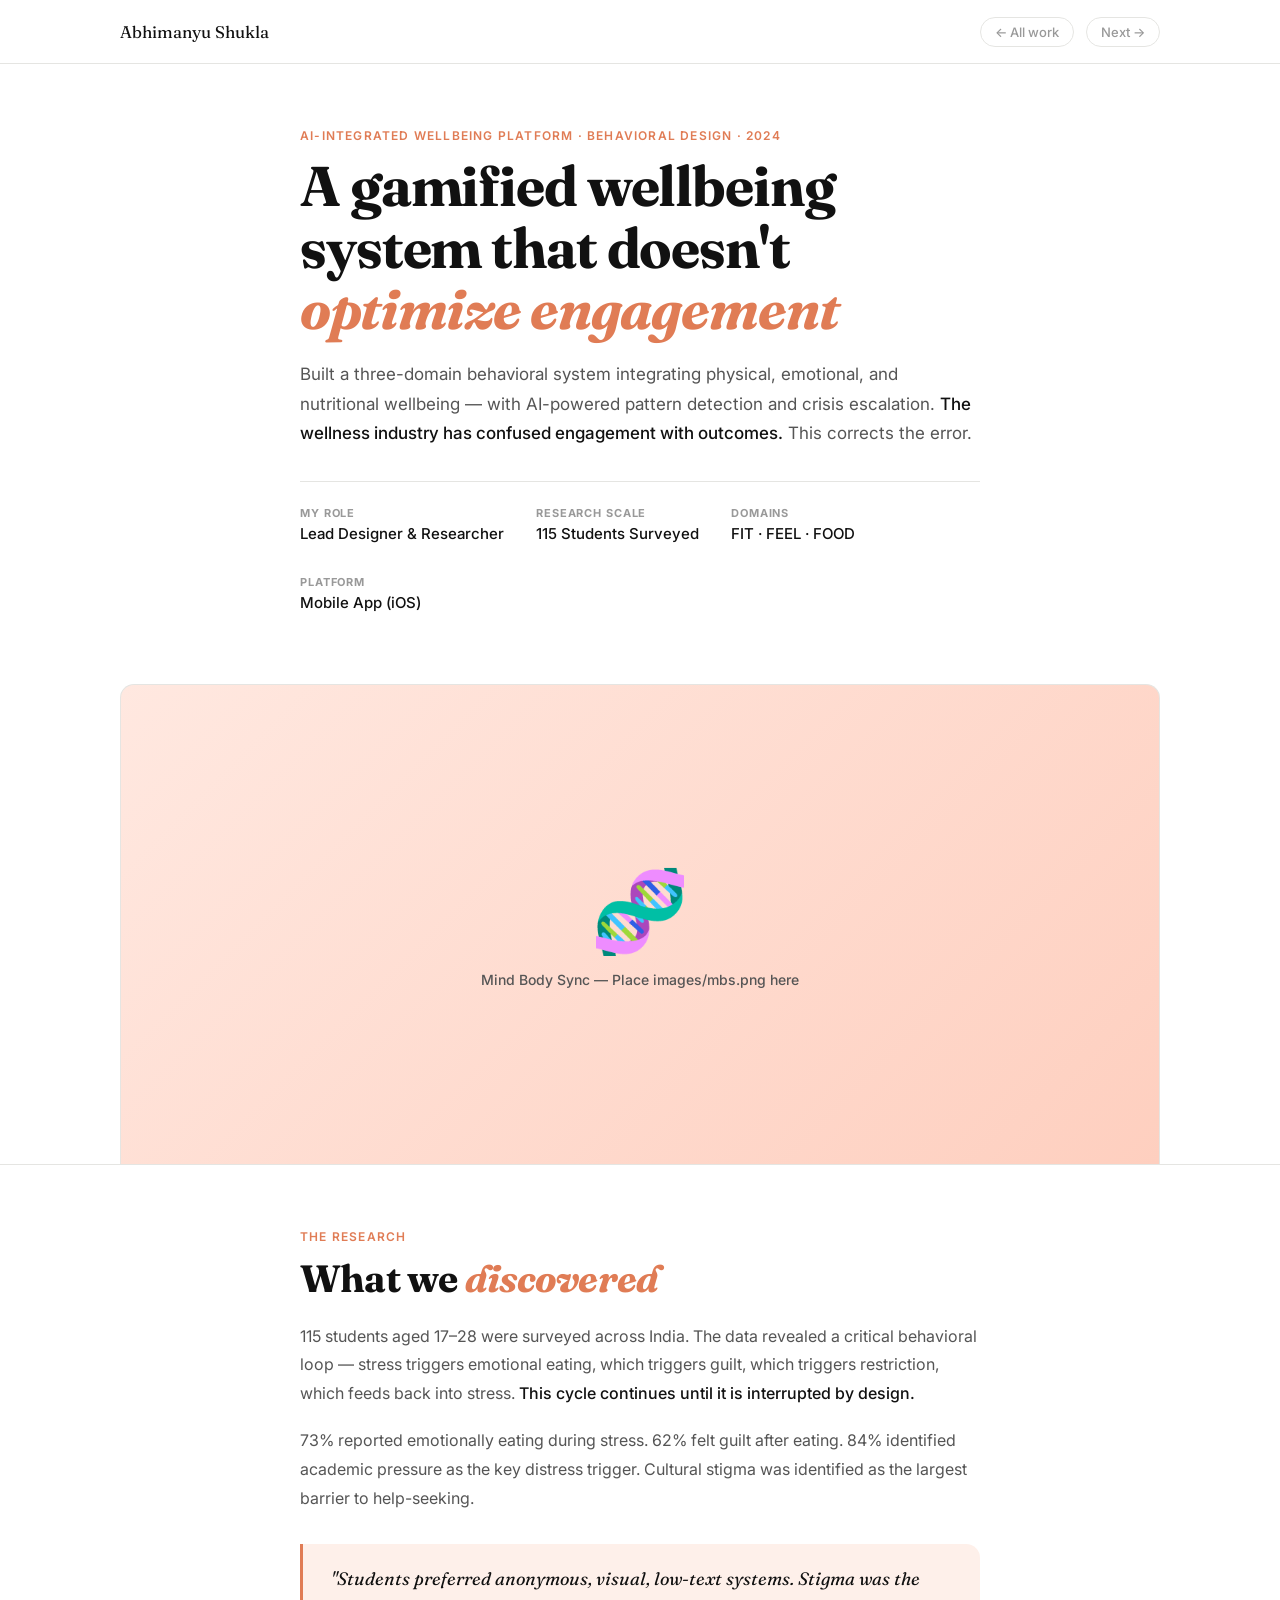
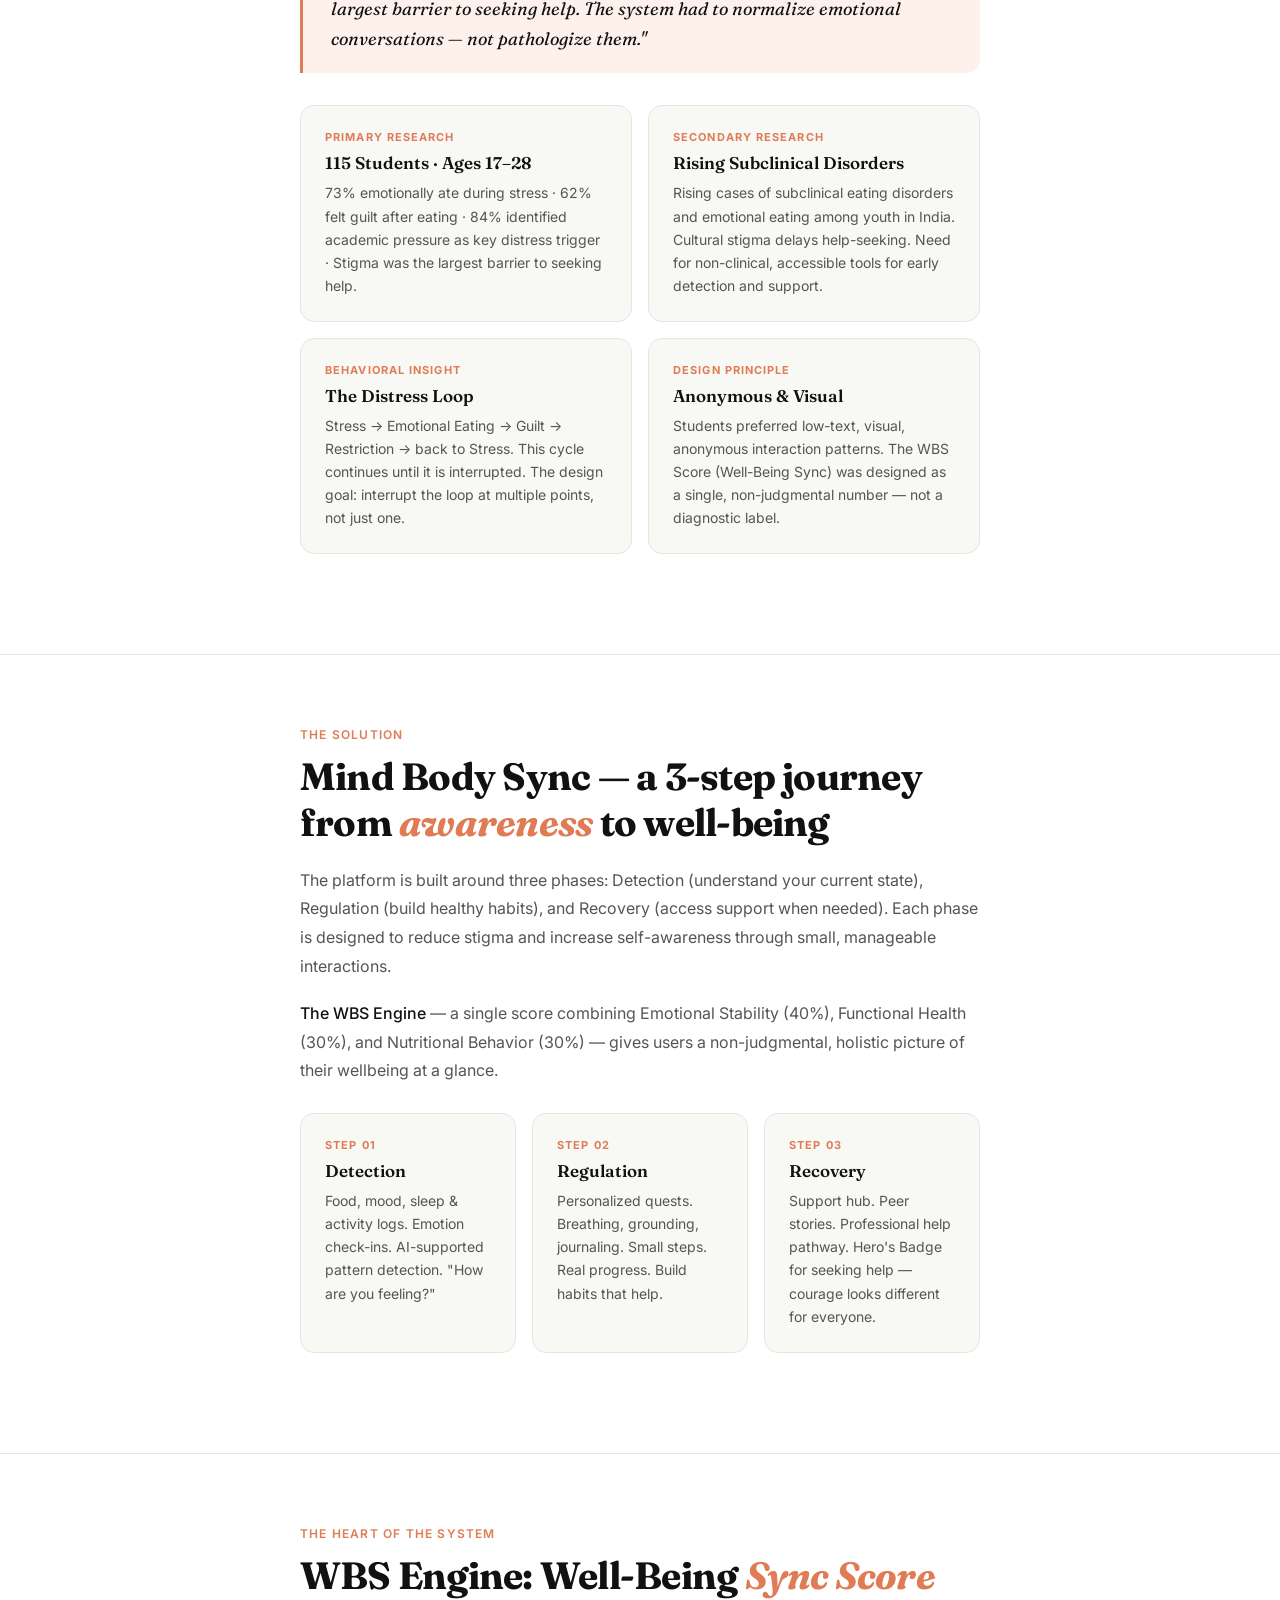
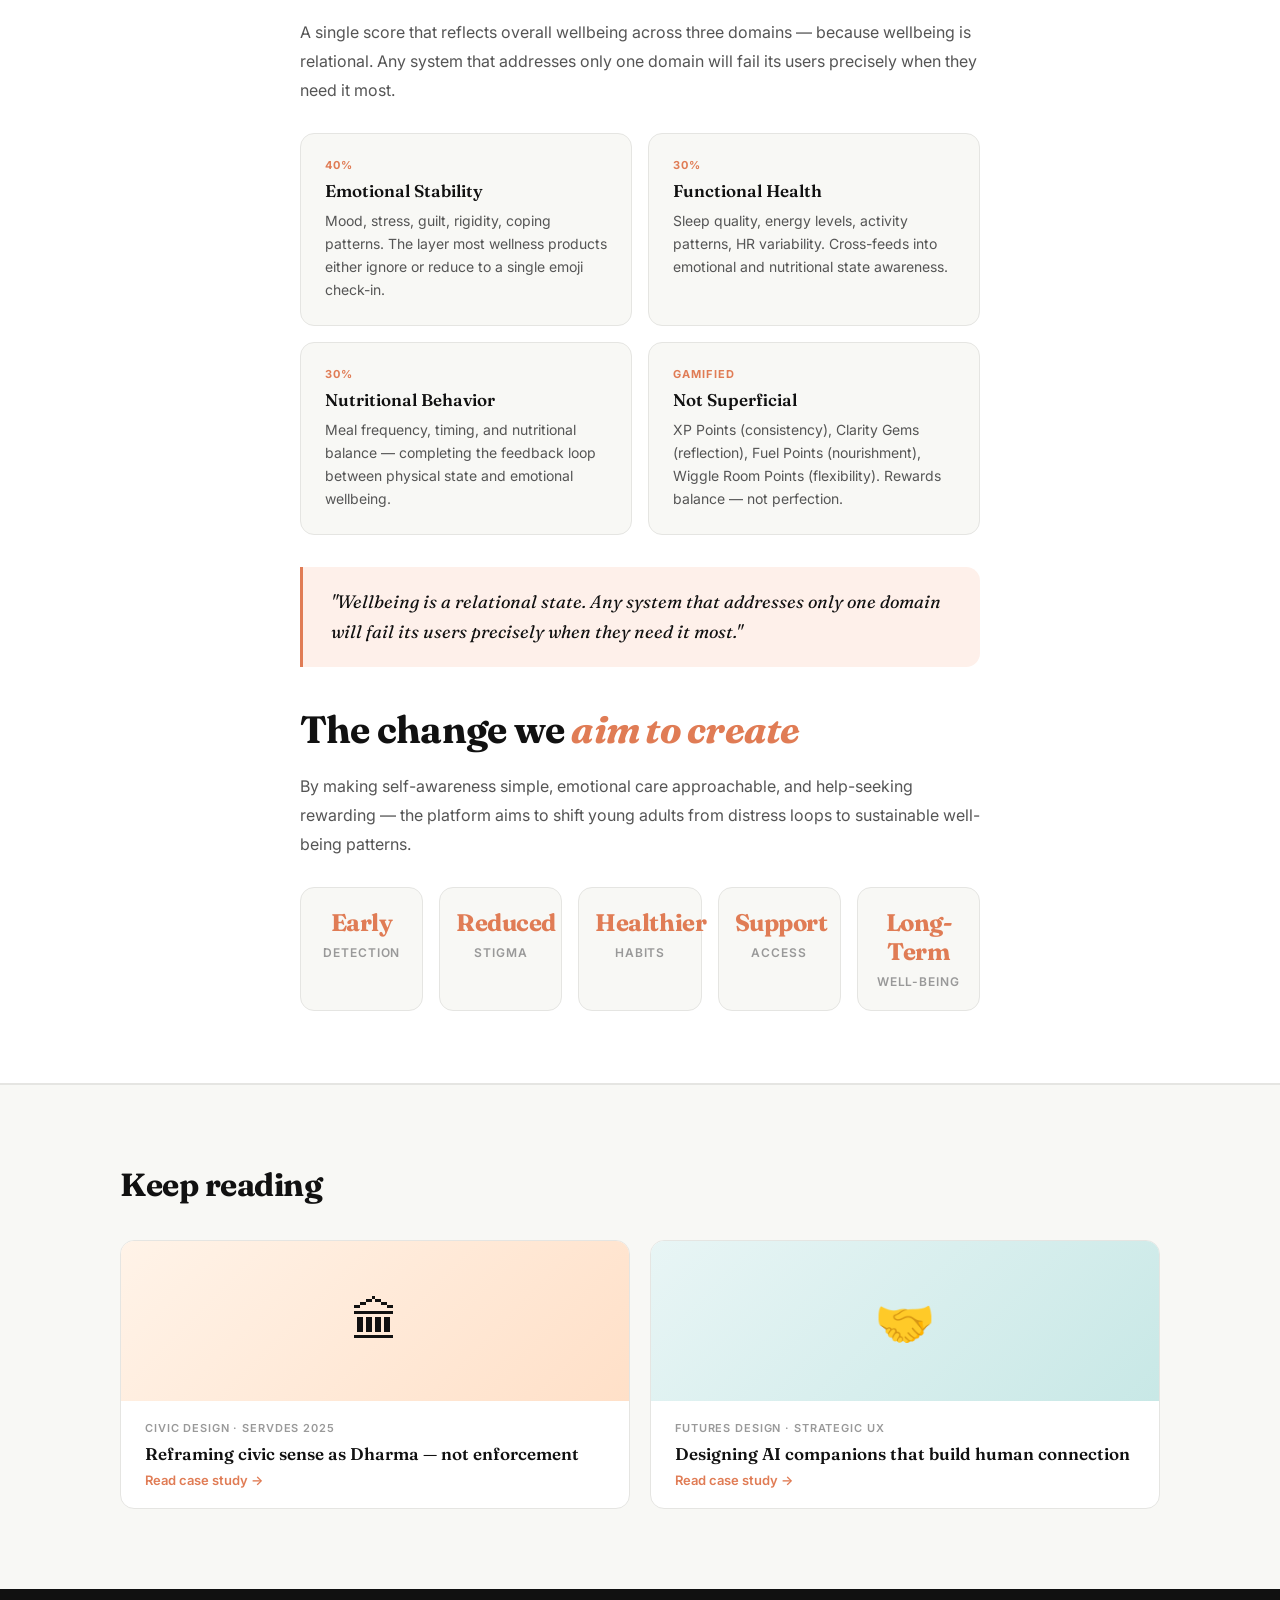
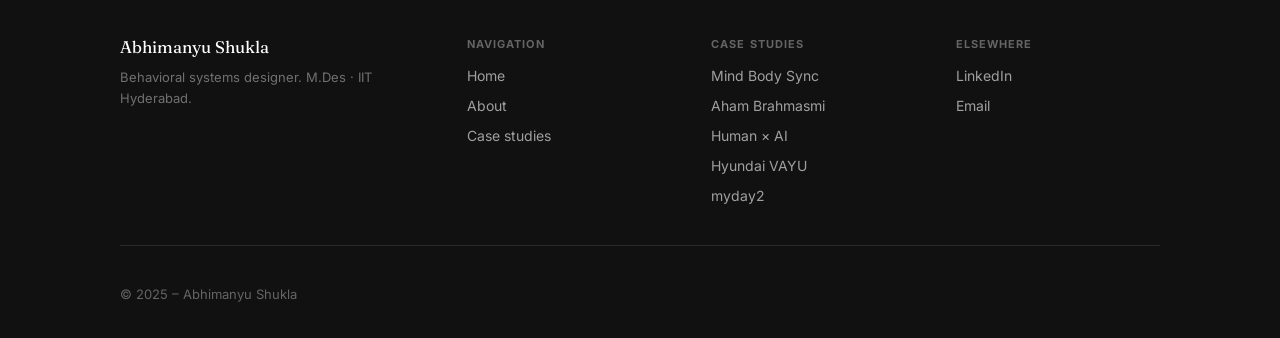
==== case-mbs.html @ 56f6af76 "Add files via upload" ====
<!DOCTYPE html>
<html lang="en">
<head>
<meta charset="UTF-8">
<meta name="viewport" content="width=device-width, initial-scale=1.0">
<title>Mind Body Sync — Abhimanyu Shukla</title>
<link rel="preconnect" href="https://fonts.googleapis.com">
<link href="https://fonts.googleapis.com/css2?family=Fraunces:ital,opsz,wght@0,9..144,300;0,9..144,400;0,9..144,600;0,9..144,700;1,9..144,300;1,9..144,400;1,9..144,600&family=Inter:wght@300;400;500;600&display=swap" rel="stylesheet">
<style>
:root{--bg:#FFFFFF;--bg-alt:#F8F8F5;--text:#111111;--text-2:#555555;--text-3:#999999;--border:#E5E5E2;--accent:#E07C55;--accent-lt:#FEF0EA;--serif:'Fraunces',Georgia,serif;--sans:'Inter',-apple-system,sans-serif;--max:1120px;--r:14px;}
*,*::before,*::after{margin:0;padding:0;box-sizing:border-box;}
html{scroll-behavior:smooth;}
body{font-family:var(--sans);background:var(--bg);color:var(--text);-webkit-font-smoothing:antialiased;overflow-x:hidden;}
img{max-width:100%;display:block;}
a{color:inherit;text-decoration:none;}
.container{max-width:var(--max);margin:0 auto;padding:0 40px;}
.narrow{max-width:760px;margin:0 auto;padding:0 40px;}

/* NAV */
nav{position:sticky;top:0;background:rgba(255,255,255,0.95);backdrop-filter:blur(20px);border-bottom:1px solid var(--border);z-index:1000;height:64px;}
.nav-inner{max-width:var(--max);margin:0 auto;padding:0 40px;height:100%;display:flex;align-items:center;justify-content:space-between;}
.nav-logo{font-family:var(--serif);font-size:1.05rem;font-weight:400;}
.nav-links{display:flex;align-items:center;gap:32px;list-style:none;}
.nav-links a{font-size:0.875rem;font-weight:500;color:var(--text-2);transition:color 0.15s;}
.nav-links a:hover{color:var(--text);}
.nav-prev-next{display:flex;gap:12px;}
.nav-dir{font-size:0.8125rem;font-weight:500;color:var(--text-3);padding:6px 14px;border:1px solid var(--border);border-radius:100px;transition:all 0.15s;}
.nav-dir:hover{border-color:var(--text-2);color:var(--text);}

/* HERO */
.case-hero{padding:64px 0 0;border-bottom:1px solid var(--border);}
.case-hero-meta{margin-bottom:32px;}
.case-tag{font-size:0.75rem;font-weight:600;color:var(--accent);text-transform:uppercase;letter-spacing:0.1em;margin-bottom:12px;}
.case-h1{font-family:var(--serif);font-size:clamp(32px,5vw,56px);font-weight:700;letter-spacing:-0.02em;line-height:1.1;margin-bottom:20px;}
.case-h1 em{font-style:italic;color:var(--accent);}
.case-lead{font-size:1.0625rem;line-height:1.75;color:var(--text-2);max-width:680px;margin-bottom:32px;}
.case-lead strong{color:var(--text);font-weight:500;}
.meta-row{display:flex;gap:32px;flex-wrap:wrap;padding:24px 0;border-top:1px solid var(--border);margin-top:12px;}
.meta-item{}
.meta-label{font-size:0.6875rem;font-weight:700;color:var(--text-3);text-transform:uppercase;letter-spacing:0.08em;margin-bottom:4px;}
.meta-val{font-size:0.9375rem;font-weight:500;color:var(--text);}

/* HERO IMAGE */
.case-hero-image{margin-top:48px;}
.case-hero-image img{width:100%;border-radius:var(--r) var(--r) 0 0;border:1px solid var(--border);border-bottom:none;}
.case-hero-image-placeholder{background:linear-gradient(135deg,#FFE8E0,#FECFBF);height:480px;border-radius:var(--r) var(--r) 0 0;border:1px solid var(--border);border-bottom:none;display:flex;flex-direction:column;align-items:center;justify-content:center;gap:12px;font-size:5rem;}
.case-hero-image-placeholder p{font-size:0.875rem;color:var(--text-2);font-weight:500;}

/* POSTER — full width display */
.poster-section{padding:0 0 64px;}
.poster-wrap{background:var(--bg-alt);border:1px solid var(--border);border-radius:var(--r);overflow:hidden;padding:24px;}
.poster-wrap img{width:100%;height:auto;border-radius:8px;}

/* CONTENT SECTIONS */
.case-section{padding:72px 0;border-bottom:1px solid var(--border);}
.case-section:last-of-type{border-bottom:none;}
.section-eyebrow{font-size:0.75rem;font-weight:600;color:var(--accent);text-transform:uppercase;letter-spacing:0.1em;margin-bottom:12px;}
.case-section h2{font-family:var(--serif);font-size:clamp(26px,3vw,38px);font-weight:700;letter-spacing:-0.02em;line-height:1.2;margin-bottom:20px;}
.case-section h2 em{font-style:italic;color:var(--accent);}
.case-p{font-size:1rem;line-height:1.8;color:var(--text-2);margin-bottom:18px;}
.case-p strong{color:var(--text);font-weight:500;}
.case-p:last-child{margin-bottom:0;}
.pull-quote{border-left:3px solid var(--accent);padding:20px 28px;margin:32px 0;background:var(--accent-lt);border-radius:0 var(--r) var(--r) 0;}
.pull-quote p{font-family:var(--serif);font-size:1.125rem;font-style:italic;color:var(--text);line-height:1.65;}

/* NODE GRID */
.node-grid{display:grid;grid-template-columns:repeat(2,1fr);gap:16px;margin:28px 0;}
.node{background:var(--bg-alt);border:1px solid var(--border);border-radius:var(--r);padding:24px;}
.node-num{font-size:0.6875rem;font-weight:700;color:var(--accent);text-transform:uppercase;letter-spacing:0.1em;margin-bottom:8px;}
.node-title{font-family:var(--serif);font-size:1.0625rem;font-weight:600;color:var(--text);margin-bottom:8px;}
.node-body{font-size:0.875rem;color:var(--text-2);line-height:1.65;}

/* OUTCOMES */
.outcomes-row{display:flex;gap:16px;margin-top:28px;flex-wrap:wrap;}
.outcome-chip{flex:1;min-width:120px;text-align:center;padding:20px 16px;background:var(--bg-alt);border:1px solid var(--border);border-radius:var(--r);}
.oc-val{font-family:var(--serif);font-size:1.5rem;font-weight:700;color:var(--accent);display:block;margin-bottom:4px;letter-spacing:-0.02em;}
.oc-label{font-size:0.75rem;color:var(--text-3);text-transform:uppercase;letter-spacing:0.08em;font-weight:600;}

/* 2-col layout */
.two-col{display:grid;grid-template-columns:1fr 1fr;gap:48px;align-items:start;}
.two-col-body{display:flex;flex-direction:column;gap:24px;}

/* KEEP READING */
.keep-reading{padding:80px 0;background:var(--bg-alt);border-top:1px solid var(--border);}
.keep-reading h2{font-family:var(--serif);font-size:clamp(22px,2.5vw,32px);font-weight:700;letter-spacing:-0.015em;margin-bottom:36px;}
.kr-grid{display:grid;grid-template-columns:1fr 1fr;gap:20px;}
.kr-card{display:block;background:var(--bg);border:1px solid var(--border);border-radius:var(--r);overflow:hidden;transition:box-shadow 0.2s,transform 0.2s;text-decoration:none;color:inherit;}
.kr-card:hover{box-shadow:0 8px 24px rgba(0,0,0,0.08);transform:translateY(-2px);}
.kr-thumb{height:160px;display:flex;align-items:center;justify-content:center;font-size:3rem;}
.kr-body{padding:20px 24px;}
.kr-tag{font-size:0.6875rem;font-weight:600;color:var(--text-3);text-transform:uppercase;letter-spacing:0.08em;margin-bottom:8px;}
.kr-title{font-family:var(--serif);font-size:1.0625rem;font-weight:600;color:var(--text);margin-bottom:8px;line-height:1.25;}
.kr-link{font-size:0.8125rem;font-weight:600;color:var(--accent);}

/* FOOTER */
footer{background:var(--text);color:white;padding:48px 0 36px;}
.footer-inner{display:grid;grid-template-columns:1.5fr 1fr 1fr 1fr;gap:40px;padding-bottom:40px;margin-bottom:40px;border-bottom:1px solid rgba(255,255,255,0.1);}
.footer-logo{font-family:var(--serif);font-size:1.05rem;color:white;margin-bottom:10px;}
.footer-tagline{font-size:0.8125rem;color:rgba(255,255,255,0.4);line-height:1.6;}
.footer-col-label{font-size:0.6875rem;font-weight:700;color:rgba(255,255,255,0.35);text-transform:uppercase;letter-spacing:0.1em;margin-bottom:14px;}
.footer-links{list-style:none;display:flex;flex-direction:column;gap:10px;}
.footer-links a{font-size:0.875rem;color:rgba(255,255,255,0.6);transition:color 0.15s;}
.footer-links a:hover{color:white;}
.footer-bottom{display:flex;justify-content:space-between;align-items:center;}
.footer-copy{font-size:0.8125rem;color:rgba(255,255,255,0.35);}

@media(max-width:800px){.two-col,.node-grid,.kr-grid{grid-template-columns:1fr;}.footer-inner{grid-template-columns:1fr 1fr;}.container,.narrow{padding:0 24px;}.nav-inner{padding:0 24px;}}
</style>
</head>
<body>

<nav>
  <div class="nav-inner">
    <a href="index.html" class="nav-logo">Abhimanyu Shukla</a>
    <div class="nav-prev-next">
      <a href="index.html" class="nav-dir">← All work</a>
      <a href="case-aham.html" class="nav-dir">Next →</a>
    </div>
  </div>
</nav>

<!-- HERO -->
<section class="case-hero">
  <div class="narrow">
    <div class="case-hero-meta">
      <p class="case-tag">AI-Integrated Wellbeing Platform · Behavioral Design · 2024</p>
      <h1 class="case-h1">A gamified wellbeing system that doesn't <em>optimize engagement</em></h1>
      <p class="case-lead">
        Built a three-domain behavioral system integrating physical, emotional, and nutritional wellbeing — with AI-powered pattern detection and crisis escalation. <strong>The wellness industry has confused engagement with outcomes.</strong> This corrects the error.
      </p>
      <div class="meta-row">
        <div class="meta-item"><div class="meta-label">My Role</div><div class="meta-val">Lead Designer & Researcher</div></div>
        <div class="meta-item"><div class="meta-label">Research Scale</div><div class="meta-val">115 Students Surveyed</div></div>
        <div class="meta-item"><div class="meta-label">Domains</div><div class="meta-val">FIT · FEEL · FOOD</div></div>
        <div class="meta-item"><div class="meta-label">Platform</div><div class="meta-val">Mobile App (iOS)</div></div>
      </div>
    </div>
  </div>
  <!-- POSTER IMAGE — full width below header -->
  <div class="container case-hero-image">
    <!-- Save your MBS infographic as: images/mbs.png -->
    <img src="images/mbs.png" alt="Mind Body Sync — Infographic Poster" onerror="this.parentElement.innerHTML='<div class=\'case-hero-image-placeholder\'>🧬<p>Mind Body Sync — Place images/mbs.png here</p></div>'">
  </div>
</section>

<!-- POSTER SECTION -->
<section class="case-section" style="padding-top:64px;">
  <div class="narrow">
    <p class="section-eyebrow">The Research</p>
    <h2>What we <em>discovered</em></h2>
    <p class="case-p">115 students aged 17–28 were surveyed across India. The data revealed a critical behavioral loop — stress triggers emotional eating, which triggers guilt, which triggers restriction, which feeds back into stress. <strong>This cycle continues until it is interrupted by design.</strong></p>
    <p class="case-p">73% reported emotionally eating during stress. 62% felt guilt after eating. 84% identified academic pressure as the key distress trigger. Cultural stigma was identified as the largest barrier to help-seeking.</p>

    <div class="pull-quote">
      <p>"Students preferred anonymous, visual, low-text systems. Stigma was the largest barrier to seeking help. The system had to normalize emotional conversations — not pathologize them."</p>
    </div>

    <div class="node-grid">
      <div class="node">
        <div class="node-num">Primary Research</div>
        <div class="node-title">115 Students · Ages 17–28</div>
        <div class="node-body">73% emotionally ate during stress · 62% felt guilt after eating · 84% identified academic pressure as key distress trigger · Stigma was the largest barrier to seeking help.</div>
      </div>
      <div class="node">
        <div class="node-num">Secondary Research</div>
        <div class="node-title">Rising Subclinical Disorders</div>
        <div class="node-body">Rising cases of subclinical eating disorders and emotional eating among youth in India. Cultural stigma delays help-seeking. Need for non-clinical, accessible tools for early detection and support.</div>
      </div>
      <div class="node">
        <div class="node-num">Behavioral Insight</div>
        <div class="node-title">The Distress Loop</div>
        <div class="node-body">Stress → Emotional Eating → Guilt → Restriction → back to Stress. This cycle continues until it is interrupted. The design goal: interrupt the loop at multiple points, not just one.</div>
      </div>
      <div class="node">
        <div class="node-num">Design Principle</div>
        <div class="node-title">Anonymous & Visual</div>
        <div class="node-body">Students preferred low-text, visual, anonymous interaction patterns. The WBS Score (Well-Being Sync) was designed as a single, non-judgmental number — not a diagnostic label.</div>
      </div>
    </div>
  </div>
</section>

<section class="case-section">
  <div class="narrow">
    <p class="section-eyebrow">The Solution</p>
    <h2>Mind Body Sync — a 3-step journey from <em>awareness</em> to well-being</h2>
    <p class="case-p">The platform is built around three phases: Detection (understand your current state), Regulation (build healthy habits), and Recovery (access support when needed). Each phase is designed to reduce stigma and increase self-awareness through small, manageable interactions.</p>
    <p class="case-p"><strong>The WBS Engine</strong> — a single score combining Emotional Stability (40%), Functional Health (30%), and Nutritional Behavior (30%) — gives users a non-judgmental, holistic picture of their wellbeing at a glance.</p>

    <div class="node-grid" style="grid-template-columns:repeat(3,1fr);">
      <div class="node">
        <div class="node-num">Step 01</div>
        <div class="node-title">Detection</div>
        <div class="node-body">Food, mood, sleep & activity logs. Emotion check-ins. AI-supported pattern detection. "How are you feeling?"</div>
      </div>
      <div class="node">
        <div class="node-num">Step 02</div>
        <div class="node-title">Regulation</div>
        <div class="node-body">Personalized quests. Breathing, grounding, journaling. Small steps. Real progress. Build habits that help.</div>
      </div>
      <div class="node">
        <div class="node-num">Step 03</div>
        <div class="node-title">Recovery</div>
        <div class="node-body">Support hub. Peer stories. Professional help pathway. Hero's Badge for seeking help — courage looks different for everyone.</div>
      </div>
    </div>
  </div>
</section>

<section class="case-section">
  <div class="narrow">
    <p class="section-eyebrow">The Heart of the System</p>
    <h2>WBS Engine: Well-Being <em>Sync Score</em></h2>
    <p class="case-p">A single score that reflects overall wellbeing across three domains — because wellbeing is relational. Any system that addresses only one domain will fail its users precisely when they need it most.</p>

    <div class="node-grid">
      <div class="node">
        <div class="node-num">40%</div>
        <div class="node-title">Emotional Stability</div>
        <div class="node-body">Mood, stress, guilt, rigidity, coping patterns. The layer most wellness products either ignore or reduce to a single emoji check-in.</div>
      </div>
      <div class="node">
        <div class="node-num">30%</div>
        <div class="node-title">Functional Health</div>
        <div class="node-body">Sleep quality, energy levels, activity patterns, HR variability. Cross-feeds into emotional and nutritional state awareness.</div>
      </div>
      <div class="node">
        <div class="node-num">30%</div>
        <div class="node-title">Nutritional Behavior</div>
        <div class="node-body">Meal frequency, timing, and nutritional balance — completing the feedback loop between physical state and emotional wellbeing.</div>
      </div>
      <div class="node">
        <div class="node-num">Gamified</div>
        <div class="node-title">Not Superficial</div>
        <div class="node-body">XP Points (consistency), Clarity Gems (reflection), Fuel Points (nourishment), Wiggle Room Points (flexibility). Rewards balance — not perfection.</div>
      </div>
    </div>

    <div class="pull-quote" style="margin-top:32px;">
      <p>"Wellbeing is a relational state. Any system that addresses only one domain will fail its users precisely when they need it most."</p>
    </div>

    <h2 style="margin-top:40px;">The change we <em>aim to create</em></h2>
    <p class="case-p">By making self-awareness simple, emotional care approachable, and help-seeking rewarding — the platform aims to shift young adults from distress loops to sustainable well-being patterns.</p>
    <div class="outcomes-row">
      <div class="outcome-chip"><span class="oc-val">Early</span><span class="oc-label">Detection</span></div>
      <div class="outcome-chip"><span class="oc-val">Reduced</span><span class="oc-label">Stigma</span></div>
      <div class="outcome-chip"><span class="oc-val">Healthier</span><span class="oc-label">Habits</span></div>
      <div class="outcome-chip"><span class="oc-val">Support</span><span class="oc-label">Access</span></div>
      <div class="outcome-chip"><span class="oc-val">Long-Term</span><span class="oc-label">Well-Being</span></div>
    </div>
  </div>
</section>

<!-- KEEP READING -->
<section class="keep-reading">
  <div class="container">
    <h2>Keep reading</h2>
    <div class="kr-grid">
      <a href="case-aham.html" class="kr-card">
        <div class="kr-thumb" style="background:linear-gradient(135deg,#FFF3E8,#FFE0C8);">🏛</div>
        <div class="kr-body">
          <div class="kr-tag">Civic Design · ServDes 2025</div>
          <div class="kr-title">Reframing civic sense as Dharma — not enforcement</div>
          <div class="kr-link">Read case study →</div>
        </div>
      </a>
      <a href="case-humanai.html" class="kr-card">
        <div class="kr-thumb" style="background:linear-gradient(135deg,#E8F5F5,#C8E8E6);">🤝</div>
        <div class="kr-body">
          <div class="kr-tag">Futures Design · Strategic UX</div>
          <div class="kr-title">Designing AI companions that build human connection</div>
          <div class="kr-link">Read case study →</div>
        </div>
      </a>
    </div>
  </div>
</section>

<footer>
  <div class="container">
    <div class="footer-inner">
      <div><div class="footer-logo">Abhimanyu Shukla</div><p class="footer-tagline">Behavioral systems designer. M.Des · IIT Hyderabad.</p></div>
      <div><p class="footer-col-label">Navigation</p><ul class="footer-links"><li><a href="index.html">Home</a></li><li><a href="index.html#about">About</a></li><li><a href="index.html#case-studies">Case studies</a></li></ul></div>
      <div><p class="footer-col-label">Case Studies</p><ul class="footer-links"><li><a href="case-mbs.html">Mind Body Sync</a></li><li><a href="case-aham.html">Aham Brahmasmi</a></li><li><a href="case-humanai.html">Human × AI</a></li><li><a href="case-vayu.html">Hyundai VAYU</a></li><li><a href="case-myday2.html">myday2</a></li></ul></div>
      <div><p class="footer-col-label">Elsewhere</p><ul class="footer-links"><li><a href="https://www.linkedin.com/in/abhimanyushukla17/" target="_blank">LinkedIn</a></li><li><a href="mailto:abhimanyushukla1709@gmail.com">Email</a></li></ul></div>
    </div>
    <div class="footer-bottom"><p class="footer-copy">© 2025 – Abhimanyu Shukla</p></div>
  </div>
</footer>
</body>
</html>
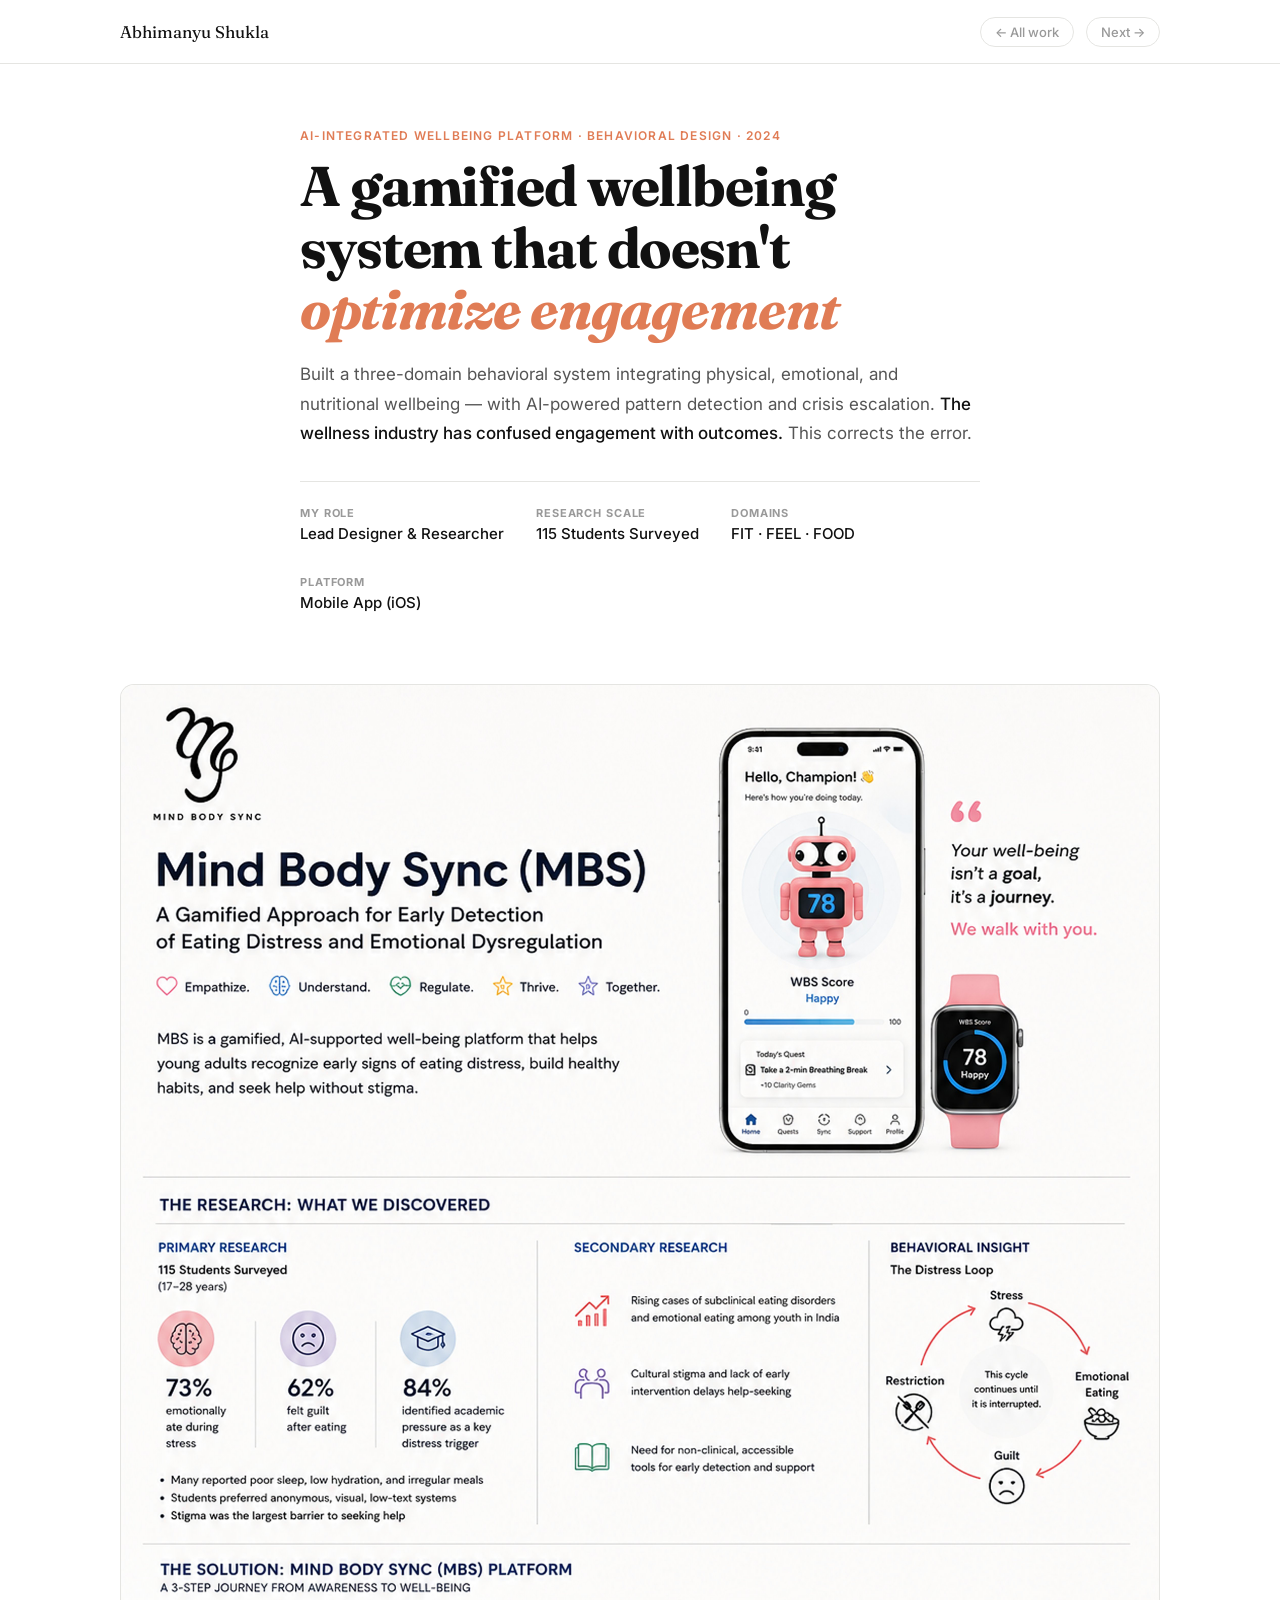
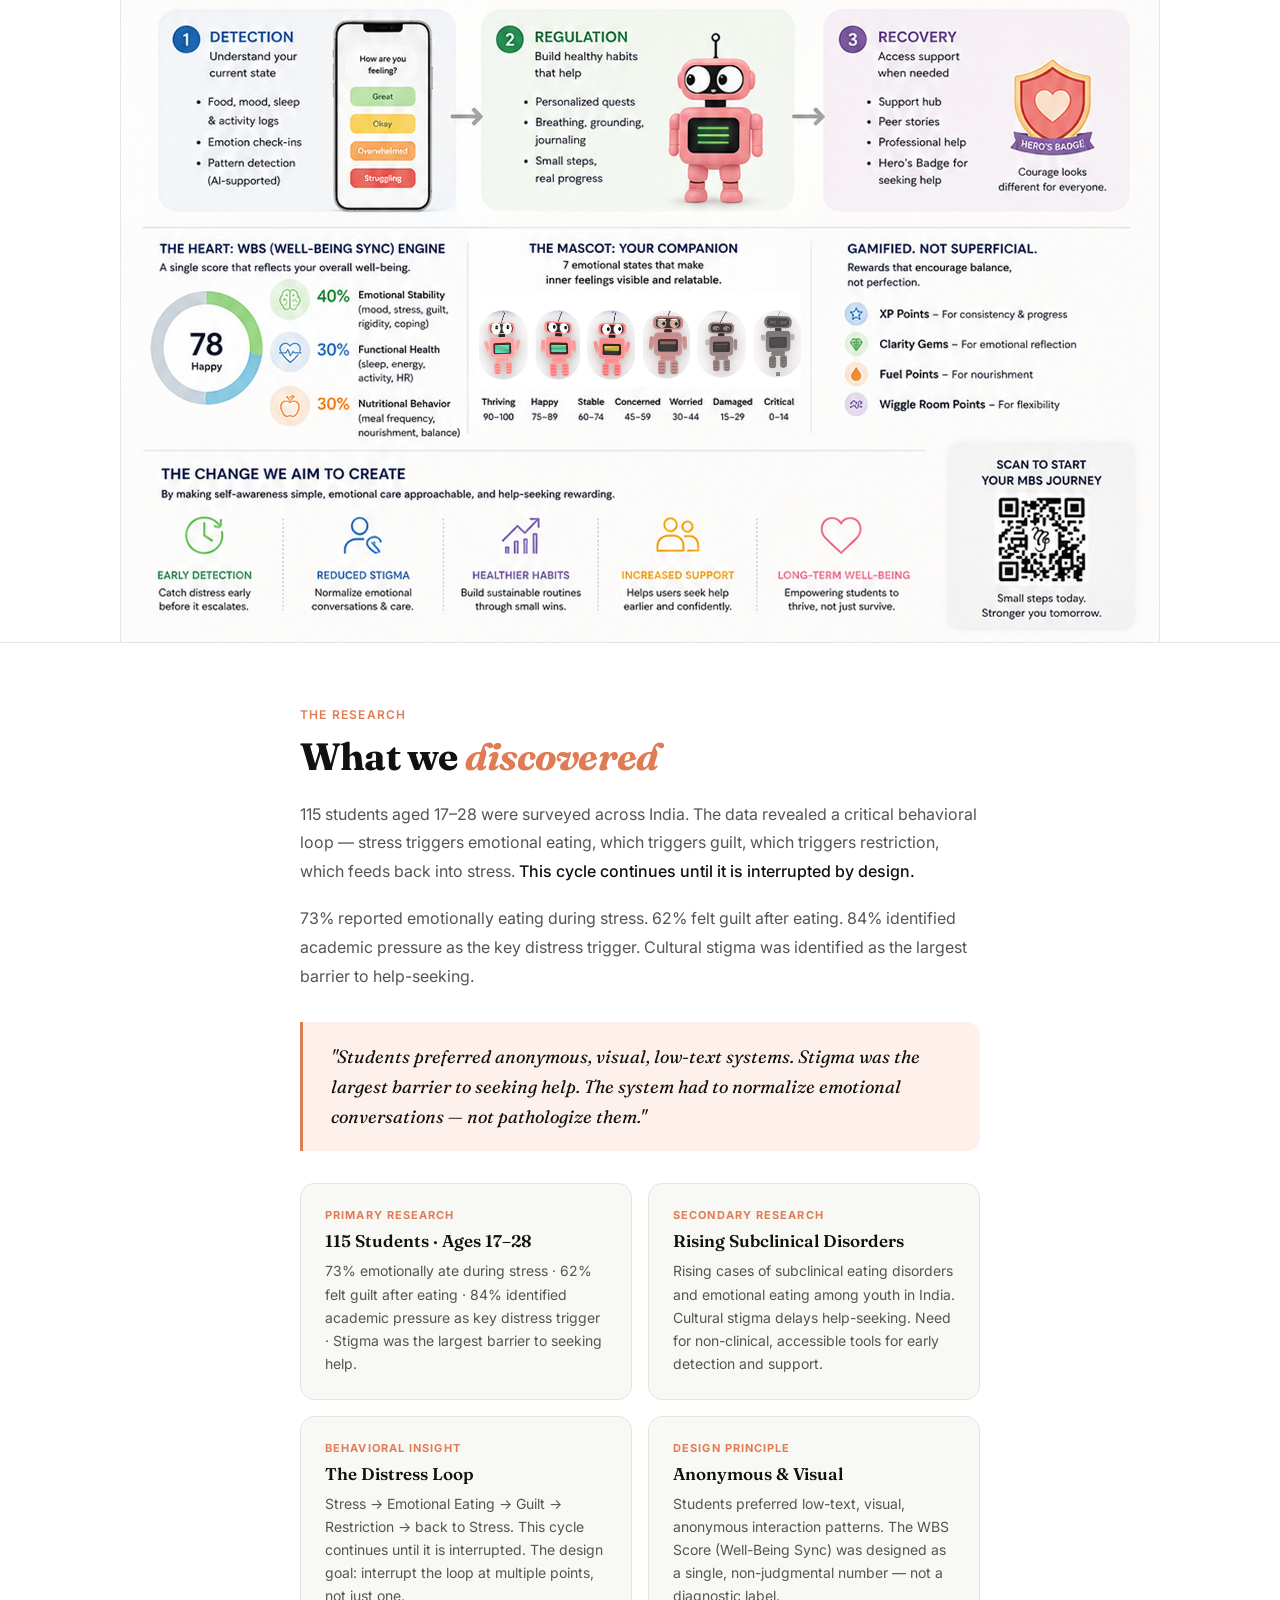
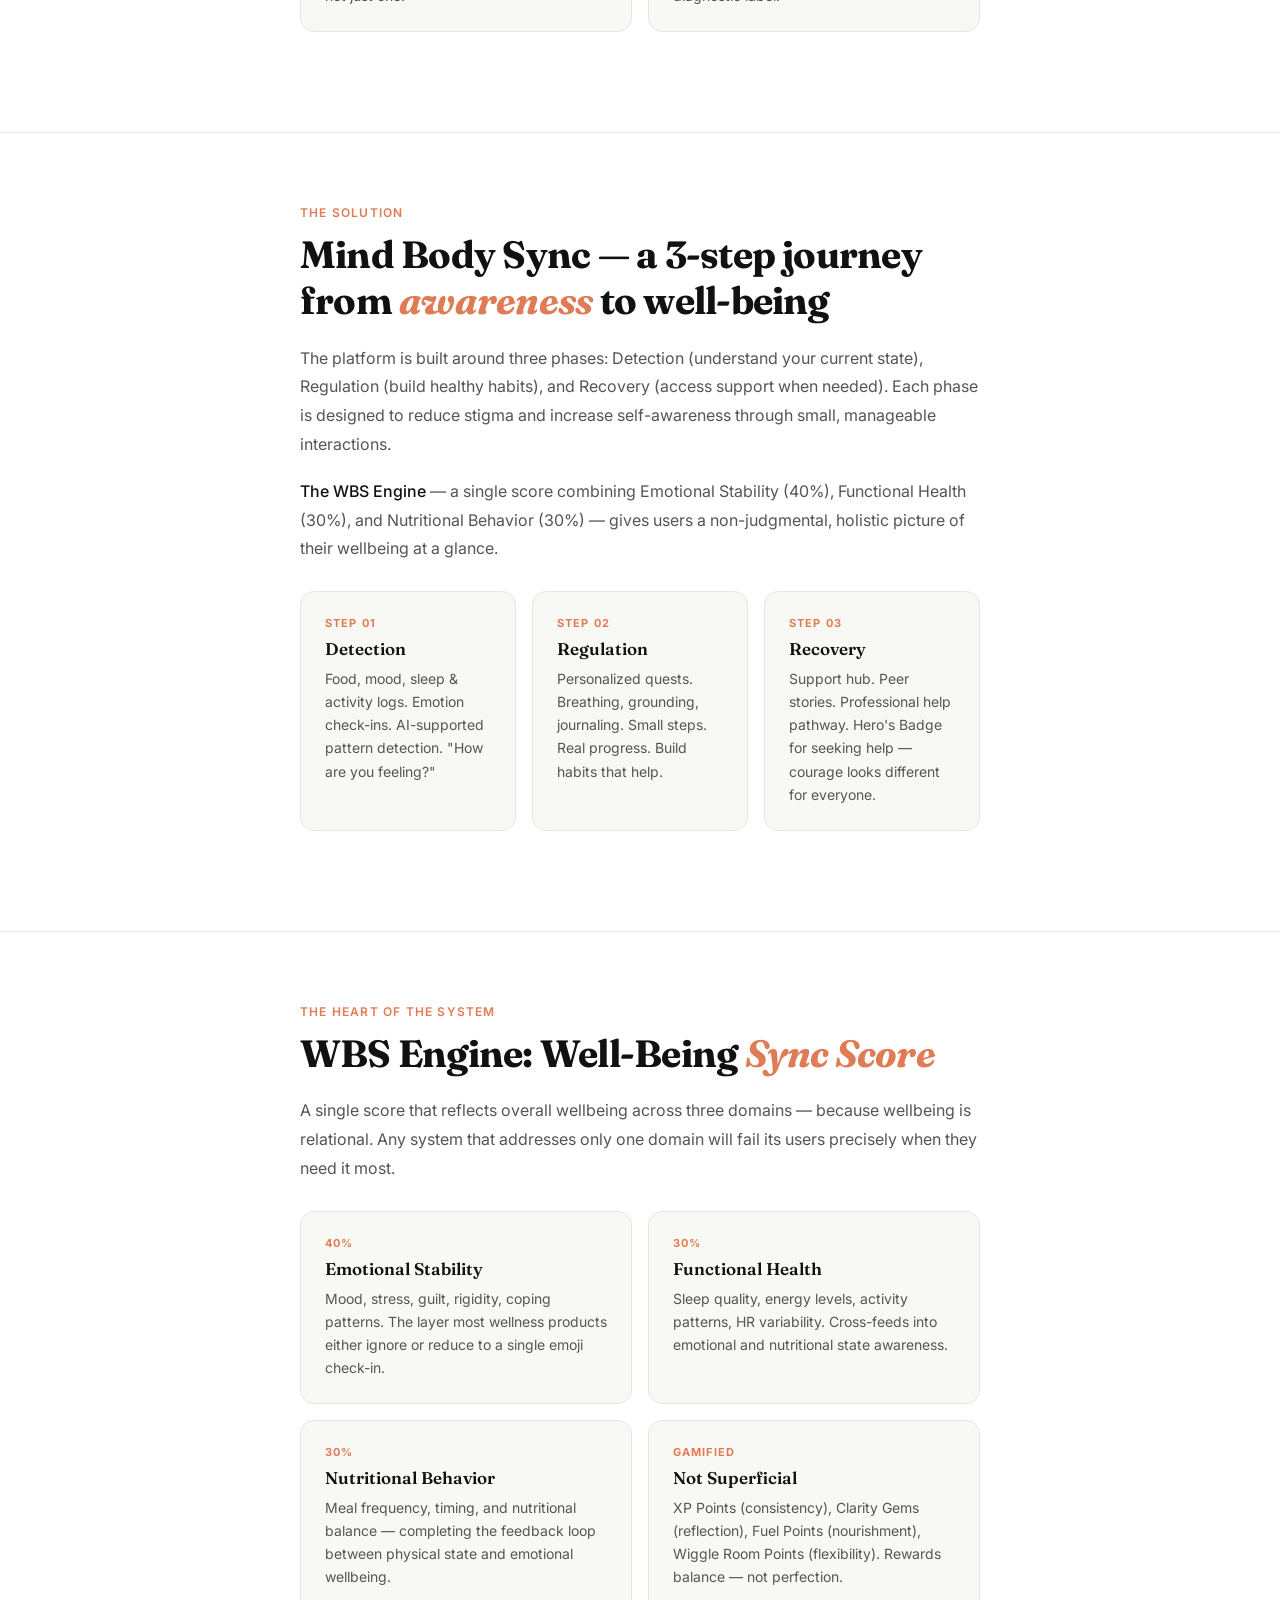
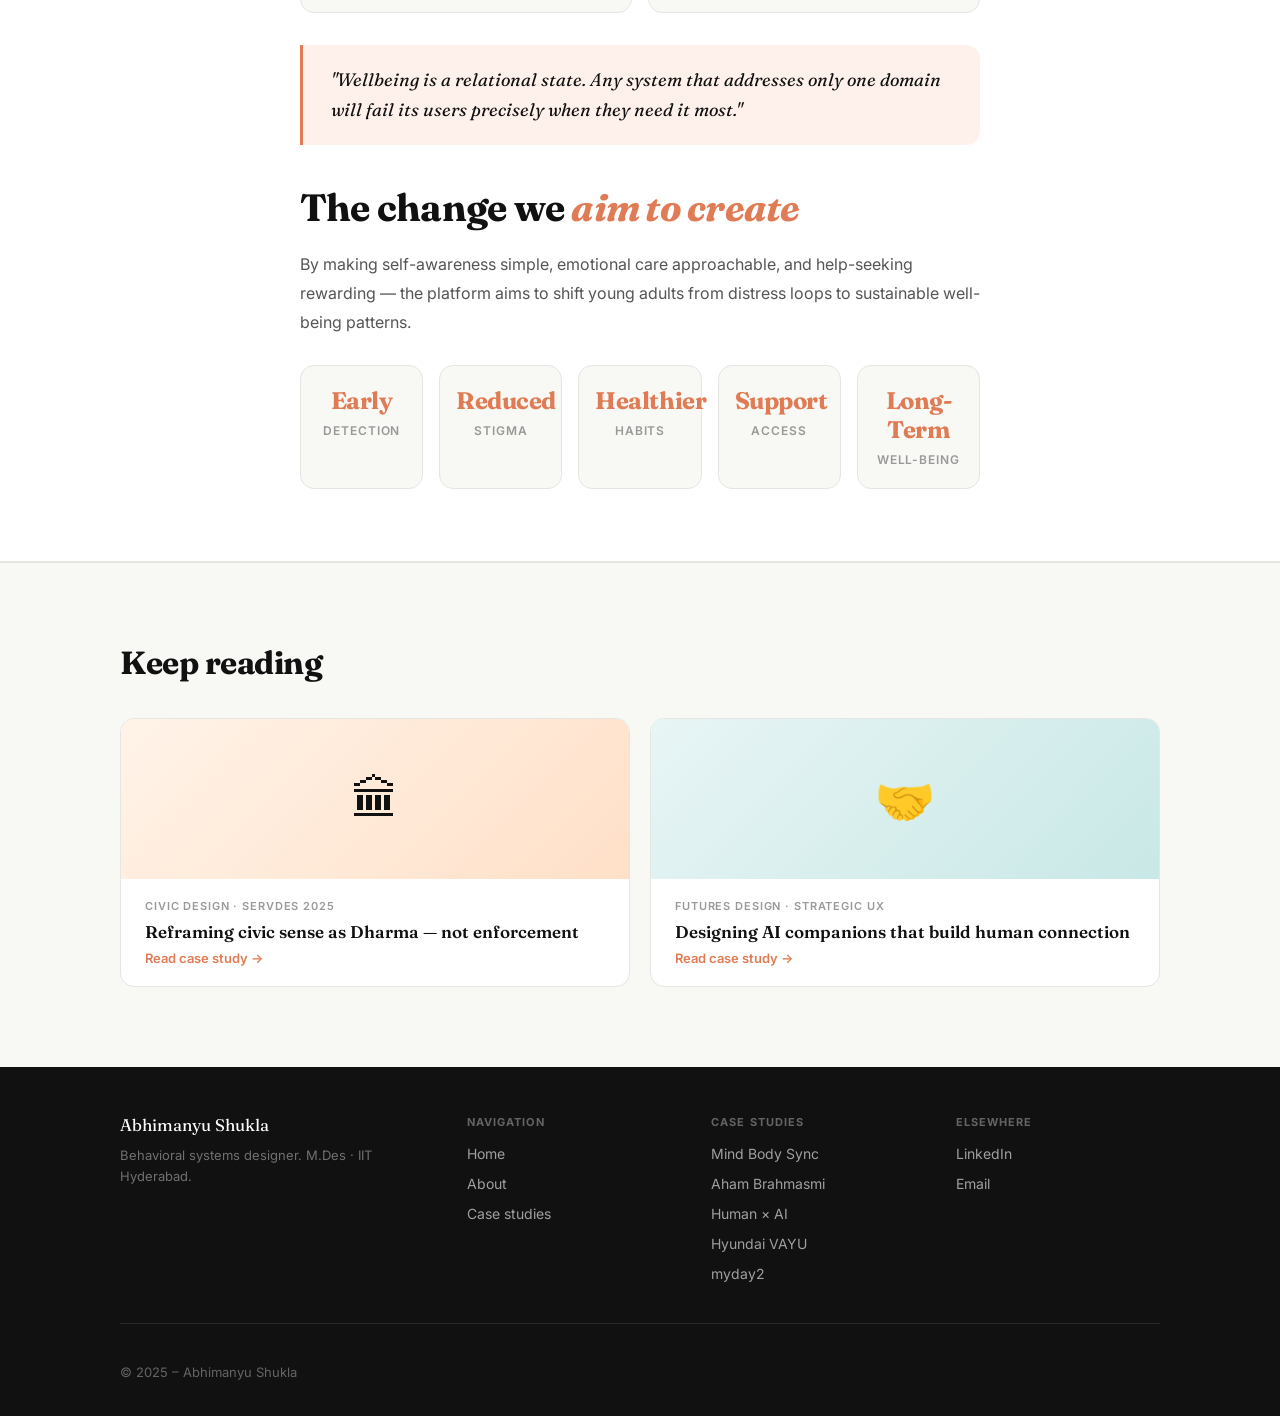
==== commit 0352bc6c: "Update image source for MBS infographic" ====
--- a/case-mbs.html
+++ b/case-mbs.html
@@ -138,8 +138,8 @@
   </div>
   <!-- POSTER IMAGE — full width below header -->
   <div class="container case-hero-image">
-    <!-- Save your MBS infographic as: images/mbs.png -->
-    <img src="images/mbs.png" alt="Mind Body Sync — Infographic Poster" onerror="this.parentElement.innerHTML='<div class=\'case-hero-image-placeholder\'>🧬<p>Mind Body Sync — Place images/mbs.png here</p></div>'">
+    <!-- Save your MBS infographic as: images/mbs.png.jpg -->
+    <img src="images/mbs.png.jpg" alt="Mind Body Sync — Infographic Poster" onerror="this.parentElement.innerHTML='<div class=\'case-hero-image-placeholder\'>🧬<p>Mind Body Sync — Place images/mbs.png.jpg here</p></div>'">
   </div>
 </section>
 
